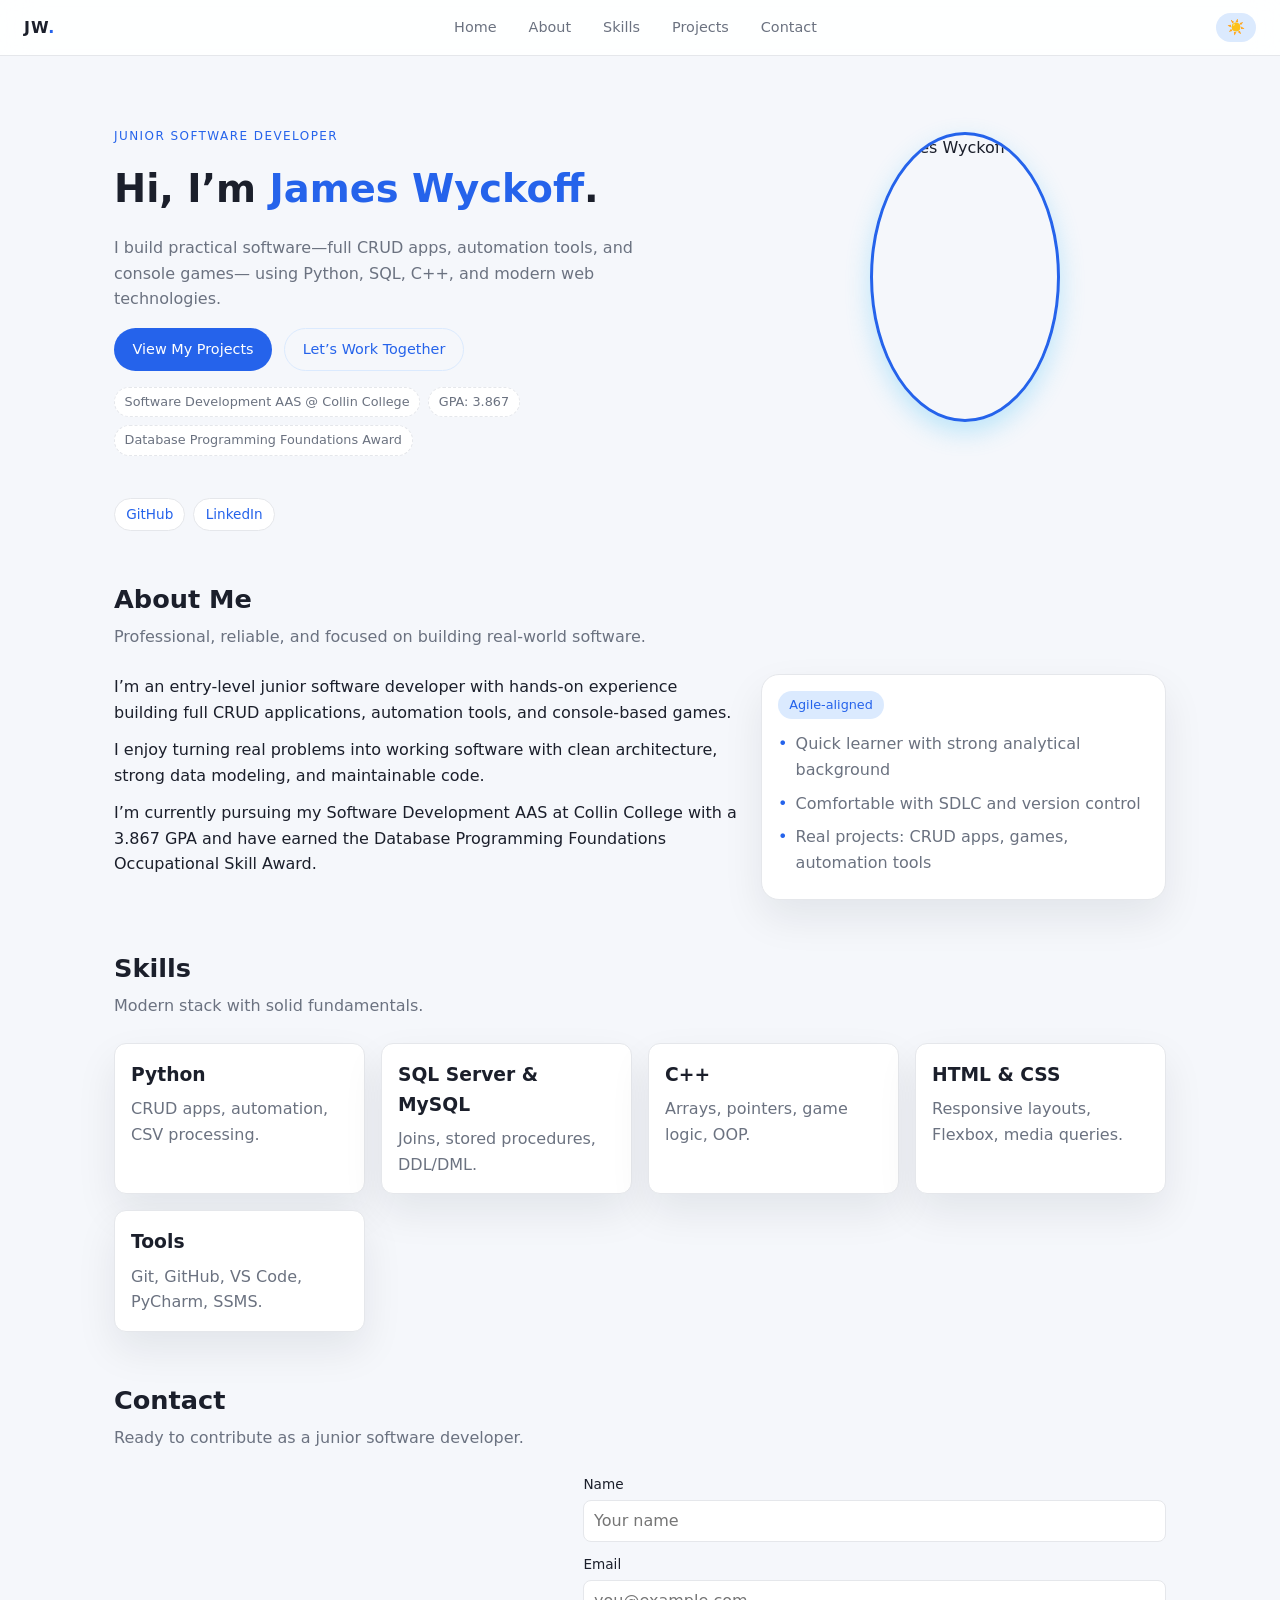
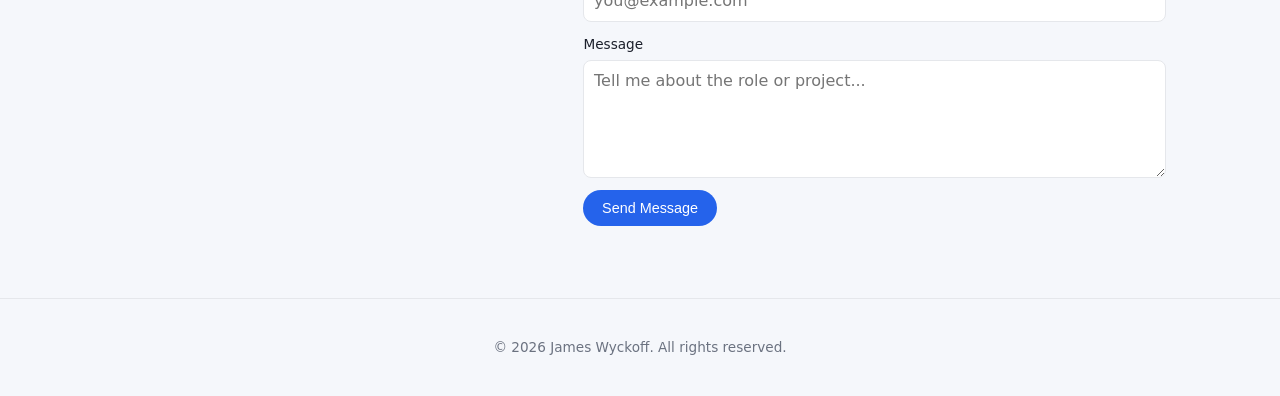
==== index.html @ 8c300c7f "new Portfolio My newest Portfolio page. Will still need updated and altered on the projects page." ====
<!DOCTYPE html>
<html lang="en">
<head>
  <meta charset="UTF-8" />
  <meta name="viewport" content="width=device-width, initial-scale=1.0" />
  <title>James Wyckoff | Junior Software Developer</title>
  <link rel="stylesheet" href="style.css" />
</head>
<body>
  <header class="site-header">
    <div class="logo">JW<span class="dot">.</span></div>
    <nav class="nav">
      <a href="index.html#hero">Home</a>
      <a href="index.html#about">About</a>
      <a href="index.html#skills">Skills</a>
      <a href="projects.html">Projects</a>
      <a href="index.html#contact">Contact</a>
    </nav>
    <button id="theme-toggle">
      <span class="icon-sun">☀️</span>
      <span class="icon-moon">🌙</span>
    </button>
  </header>

  <main>
    <!-- HERO -->
    <section id="hero" class="hero">
      <div class="hero-text">
        <p class="hero-kicker">Junior Software Developer</p>
        <h1>Hi, I’m <span class="accent">James Wyckoff</span>.</h1>
        <p class="hero-subtitle">
          I build practical software—full CRUD apps, automation tools, and console games—
          using Python, SQL, C++, and modern web technologies.
        </p>
        <div class="hero-actions">
          <a href="projects.html" class="btn primary">View My Projects</a>
          <a href="#contact" class="btn ghost">Let’s Work Together</a>
        </div>
        <div class="hero-meta">
          <span>Software Development AAS @ Collin College</span>
          <span>GPA: 3.867</span>
          <span>Database Programming Foundations Award</span>
        </div>
      </div>

      <div class="hero-card">
        <img src="images/jim-suit-blue-bg.png" alt="James Wyckoff" class="hero-image" />
        </div>
        <div class="hero-links">
          <a href="https://github.com/jmswykoff" target="_blank">GitHub</a>
          <a href="https://www.linkedin.com/in/james-wyckoff-jr" target="_blank">LinkedIn</a>
        </div>
      </div>
    </section>

    <!-- ABOUT -->
    <section id="about" class="section">
      <div class="section-header">
        <h2>About Me</h2>
        <p>Professional, reliable, and focused on building real-world software.</p>
      </div>

      <div class="about-grid">
        <div class="about-text">
          <p>
            I’m an entry-level junior software developer with hands-on experience building
            full CRUD applications, automation tools, and console-based games.
          </p>
          <p>
            I enjoy turning real problems into working software with clean architecture,
            strong data modeling, and maintainable code.
          </p>
          <p>
            I’m currently pursuing my Software Development AAS at Collin College with a
            3.867 GPA and have earned the Database Programming Foundations Occupational
            Skill Award.
          </p>
        </div>

        <div class="about-highlight">
          <div class="badge">Agile-aligned</div>
          <ul class="about-list">
            <li>Quick learner with strong analytical background</li>
            <li>Comfortable with SDLC and version control</li>
            <li>Real projects: CRUD apps, games, automation tools</li>
          </ul>
        </div>
      </div>
    </section>

    <!-- SKILLS -->
    <section id="skills" class="section">
      <div class="section-header">
        <h2>Skills</h2>
        <p>Modern stack with solid fundamentals.</p>
      </div>

      <div class="skills-grid">
        <div class="skill-card"><h3>Python</h3><p>CRUD apps, automation, CSV processing.</p></div>
        <div class="skill-card"><h3>SQL Server & MySQL</h3><p>Joins, stored procedures, DDL/DML.</p></div>
        <div class="skill-card"><h3>C++</h3><p>Arrays, pointers, game logic, OOP.</p></div>
        <div class="skill-card"><h3>HTML & CSS</h3><p>Responsive layouts, Flexbox, media queries.</p></div>
        <div class="skill-card"><h3>Tools</h3><p>Git, GitHub, VS Code, PyCharm, SSMS.</p></div>
      </div>
    </section>

    <!-- CONTACT -->
    <section id="contact" class="section">
      <div class="section-header">
        <h2>Contact</h2>
        <p>Ready to contribute as a junior software developer.</p>
      </div>

      <div class="contact-grid">
        <div class="contact-info">
        </div>

        <form action=https://formspree.io/f/mrpzjapk method="POST">
  <div class="form-row">
    <label>Name</label>
    <input type="text" name="name" placeholder="Your name" required />
  </div>

  <div class="form-row">
    <label>Email</label>
    <input type="email" name="email" placeholder="you@example.com" required />
  </div>

  <div class="form-row">
    <label>Message</label>
    <textarea name="message" rows="4" placeholder="Tell me about the role or project..." required></textarea>
  </div>

  <button class="btn primary" type="submit">Send Message</button>
</form>
      </div>
    </section>
  </main>

  <footer class="site-footer">
    <p>© <span id="year"></span> James Wyckoff. All rights reserved.</p>
  </footer>

  <script src="script.js"></script>
</body>
</html>
---- style.css ----
:root 
{
  --bg: #f5f7fb;
  --bg-alt: #ffffff;
  --text: #1b1f2b;
  --text-muted: #6b7280;
  --accent: #2563eb;
  --accent-soft: #dbeafe;
  --border: #e5e7eb;
  --card-bg: #ffffff;
  --shadow-soft: 0 18px 40px rgba(15, 23, 42, 0.08);
  --radius-lg: 18px;
  --radius-md: 12px;
  --radius-pill: 999px;
  --transition-fast: 0.2s ease;
  --font-sans: system-ui, -apple-system, BlinkMacSystemFont, "Segoe UI", sans-serif;
}

body.dark 
{
  --bg: #020617;
  --bg-alt: #0b1120;
  --text: #e5e7eb;
  --text-muted: #9ca3af;
  --accent: #38bdf8;
  --accent-soft: #0f172a;
  --border: #1f2937;
  --card-bg: #020617;
  --shadow-soft: 0 18px 40px rgba(15, 23, 42, 0.6);
}

/* Global */

*,
*::before,
*::after 
{
  box-sizing: border-box;
}

body 
{
  margin: 0;
  font-family: var(--font-sans);
  background: var(--bg);
  color: var(--text);
  line-height: 1.6;
}

a 
{
  color: var(--accent);
  text-decoration: none;
}

a:hover 
{
  text-decoration: underline;
}

img 
{
  max-width: 100%;
  display: block;
}

.site-header 
{
  position: sticky;
  top: 0;
  z-index: 20;
  display: flex;
  align-items: center;
  justify-content: space-between;
  padding: 0.75rem 1.5rem;
  background: rgba(255, 255, 255, 0.9);
  backdrop-filter: blur(16px);
  border-bottom: 1px solid var(--border);
}

body.dark .site-header 
{
  background: rgba(15, 23, 42, 0.9);
}

.logo 
{
  font-weight: 700;
  letter-spacing: 0.06em;
  text-transform: uppercase;
}

.logo .dot 
{
  color: var(--accent);
}

.nav 
{
  display: flex;
  gap: 1rem;
  font-size: 0.9rem;
}

.nav a 
{
  color: var(--text-muted);
  padding: 0.25rem 0.5rem;
  border-radius: 999px;
  transition: background var(--transition-fast), color var(--transition-fast);
}

.nav a:hover 
{
  background: var(--accent-soft);
  color: var(--accent);
}

#theme-toggle 
{
  border: none;
  background: var(--accent-soft);
  color: var(--accent);
  border-radius: var(--radius-pill);
  padding: 0.35rem 0.7rem;
  display: flex;
  align-items: center;
  gap: 0.25rem;
  cursor: pointer;
  font-size: 0.9rem;
}

#theme-toggle .icon-moon 
{
  display: none;
}

body.dark #theme-toggle .icon-sun 
{
  display: none;
}

body.dark #theme-toggle .icon-moon 
{
  display: inline;
}

/* Layout */

main 
{
  padding: 1.5rem;
  max-width: 1100px;
  margin: 0 auto;
}

.section 
{
  margin-top: 3rem;
}

.section-header 
{
  margin-bottom: 1.5rem;
}

.section-header h2 
{
  font-size: 1.6rem;
  margin: 0;
}

.section-header p 
{
  margin: 0.25rem 0 0;
  color: var(--text-muted);
}

/* Hero */

.hero 
{
  display: grid;
  grid-template-columns: minmax(0, 2fr) minmax(0, 1.3fr);
  gap: 2rem;
  align-items: center;
  margin-top: 2rem;
}

.hero-text h1 
{
  font-size: clamp(2.1rem, 3vw, 2.6rem);
  margin: 0.25rem 0 0.75rem;
}

.hero-kicker 
{
  text-transform: uppercase;
  letter-spacing: 0.12em;
  font-size: 0.75rem;
  color: var(--accent);
}

.hero-subtitle 
{
  color: var(--text-muted);
  max-width: 36rem;
}

.hero-image 
{
  width: 190px;
  height: 290px;
  border-radius: 1%;
  object-fit: cover;
  border-radius: 60%;
  border: 3px solid var(--accent);
  box-shadow: 0 10px 25px rgba(56, 189, 248, 0.3);
  margin: 0 auto 1rem;
  display: block;
}

.accent 
{
  color: var(--accent);
}

.hero-actions 
{
  display: flex;
  flex-wrap: wrap;
  gap: 0.75rem;
  margin-top: 1rem;
}

.btn 
{
  display: inline-flex;
  align-items: center;
  justify-content: center;
  padding: 0.55rem 1.1rem;
  border-radius: var(--radius-pill);
  border: 1px solid transparent;
  font-size: 0.9rem;
  cursor: pointer;
  transition: background var(--transition-fast), color var(--transition-fast), border-color var(--transition-fast), transform var(--transition-fast);
}

.btn.primary 
{
  background: var(--accent);
  color: #ffffff;
}

.btn.primary:hover 
{
  transform: translateY(-1px);
  box-shadow: var(--shadow-soft);
}

.btn.ghost 
{
  background: transparent;
  color: var(--accent);
  border-color: var(--accent-soft);
}

.btn.ghost:hover 
{
  background: var(--accent-soft);
}

.hero-meta 
{
  display: flex;
  flex-wrap: wrap;
  gap: 0.5rem;
  margin-top: 1rem;
  font-size: 0.8rem;
  color: var(--text-muted);
}

.hero-meta span 
{
  padding: 0.25rem 0.6rem;
  border-radius: var(--radius-pill);
  background: var(--bg-alt);
  border: 1px dashed var(--border);
}

.hero-card 
{
  background: transparent;
  border-radius: var(--radius-lg);
  padding: 1.25rem;
  box-shadow: none;
  border: none;
  display: flex;
  flex-direction: column;
  gap: 0.75rem;
}

.hero-pill 
{
  display: inline-flex;
  align-items: center;
  padding: 0.25rem 0.7rem;
  border-radius: var(--radius-pill);
  background: var(--accent-soft);
  color: var(--accent);
  font-size: 0.8rem;
}

.hero-stat 
{
  display: flex;
  flex-direction: column;
  gap: 0.15rem;
}

.hero-stat-label 
{
  font-size: 0.8rem;
  color: var(--text-muted);
}

.hero-stat-value 
{
  font-weight: 600;
}

.hero-links 
{
  display: flex;
  flex-wrap: wrap;
  gap: 0.5rem;
  margin-top: 0.5rem;
}

.hero-links a 
{
  font-size: 0.85rem;
  padding: 0.3rem 0.7rem;
  border-radius: var(--radius-pill);
  background: var(--bg-alt);
  border: 1px solid var(--border);
}

/* About */

.about-grid 
{
  display: grid;
  grid-template-columns: minmax(0, 2fr) minmax(0, 1.3fr);
  gap: 1.5rem;
}

.about-text p 
{
  margin: 0 0 0.75rem;
}

.about-highlight 
{
  background: var(--card-bg);
  border-radius: var(--radius-lg);
  padding: 1rem;
  border: 1px solid var(--border);
  box-shadow: var(--shadow-soft);
}

.badge 
{
  display: inline-block;
  padding: 0.25rem 0.7rem;
  border-radius: var(--radius-pill);
  background: var(--accent-soft);
  color: var(--accent);
  font-size: 0.8rem;
  margin-bottom: 0.75rem;
}

.about-list 
{
  list-style: none;
  padding: 0;
  margin: 0;
}

.about-list li 
{
  position: relative;
  padding-left: 1.1rem;
  margin-bottom: 0.5rem;
  color: var(--text-muted);
}

.about-list li::before 
{
  content: "•";
  position: absolute;
  left: 0;
  color: var(--accent);
}

/* Skills */

.skills-grid 
{
  display: grid;
  grid-template-columns: repeat(auto-fit, minmax(210px, 1fr));
  gap: 1rem;
}

.skill-card 
{
  background: var(--card-bg);
  border-radius: var(--radius-md);
  padding: 1rem;
  border: 1px solid var(--border);
  box-shadow: var(--shadow-soft);
  transition: transform var(--transition-fast), box-shadow var(--transition-fast);
}

.skill-card h3 
{
  margin-top: 0;
  margin-bottom: 0.4rem;
}

.skill-card p 
{
  margin: 0;
  color: var(--text-muted);
}

.skill-card:hover 
{
  transform: translateY(-2px);
  box-shadow: var(--shadow-soft);
}

/* Projects */

.projects-grid 
{
  display: grid;
  grid-template-columns: repeat(auto-fit, minmax(260px, 1fr));
  gap: 1.25rem;
}

.project-card 
{
  background: var(--card-bg);
  border-radius: var(--radius-md);
  padding: 1rem;
  border: 1px solid var(--border);
  box-shadow: var(--shadow-soft);
}

.project-card h3 
{
  margin-top: 0;
  margin-bottom: 0.3rem;
}

.project-tech 
{
  font-size: 0.8rem;
  color: var(--accent);
  margin-bottom: 0.5rem;
}

.project-card p 
{
  margin: 0 0 0.5rem;
  color: var(--text-muted);
}

.project-list 
{
  list-style: none;
  padding: 0;
  margin: 0;
}

.project-list li 
{
  position: relative;
  padding-left: 1.1rem;
  margin-bottom: 0.35rem;
  font-size: 0.9rem;
}

.project-list li::before 
{
  content: "▹";
  position: absolute;
  left: 0;
  color: var(--accent);
}


/* Contact */

.contact-grid 
{
  display: grid;
  grid-template-columns: minmax(0, 1.3fr) minmax(0, 1.7fr);
  gap: 1.5rem;
}

.contact-info p 
{
  margin: 0 0 0.4rem;
}

.contact-form 
{
  background: var(--card-bg);
  border-radius: var(--radius-md);
  padding: 1rem;
  border: 1px solid var(--border);
  box-shadow: var(--shadow-soft);
}

.form-row 
{
  display: flex;
  flex-direction: column;
  margin-bottom: 0.75rem;
}

.form-row label 
{
  font-size: 0.85rem;
  margin-bottom: 0.25rem;
}

.form-row input,
.form-row textarea 
{
  border-radius: 8px;
  border: 1px solid var(--border);
  padding: 0.45rem 0.6rem;
  font: inherit;
  background: var(--bg-alt);
  color: var(--text);
}

.form-row input:focus,
.form-row textarea:focus 
{
  outline: 2px solid var(--accent-soft);
  border-color: var(--accent);
}

.form-note 
{
  font-size: 0.8rem;
  color: var(--text-muted);
  margin-top: 0.5rem;
}

/* Footer */

.site-footer 
{
  margin-top: 3rem;
  padding: 1.5rem;
  text-align: center;
  font-size: 0.85rem;
  color: var(--text-muted);
  border-top: 1px solid var(--border);
}

/* Responsive */

@media (max-width: 900px) 
{
  .hero 
  {
    grid-template-columns: minmax(0, 1fr);
  }

  .about-grid,
  .contact-grid 
  {
    grid-template-columns: minmax(0, 1fr);
  }

  .site-header 
  {
    flex-wrap: wrap;
    gap: 0.75rem;
  }

  .nav 
  {
    flex-wrap: wrap;
    justify-content: center;
  }
}

@media (max-width: 600px) 
{
  main 
  {
    padding: 1rem;
  }

  .section 
  {
    margin-top: 2.5rem;
  }

  .hero-text h1 
  {
    font-size: 1.9rem;
  }

  .site-header 
  {
    padding: 0.6rem 0.9rem;
  }
}
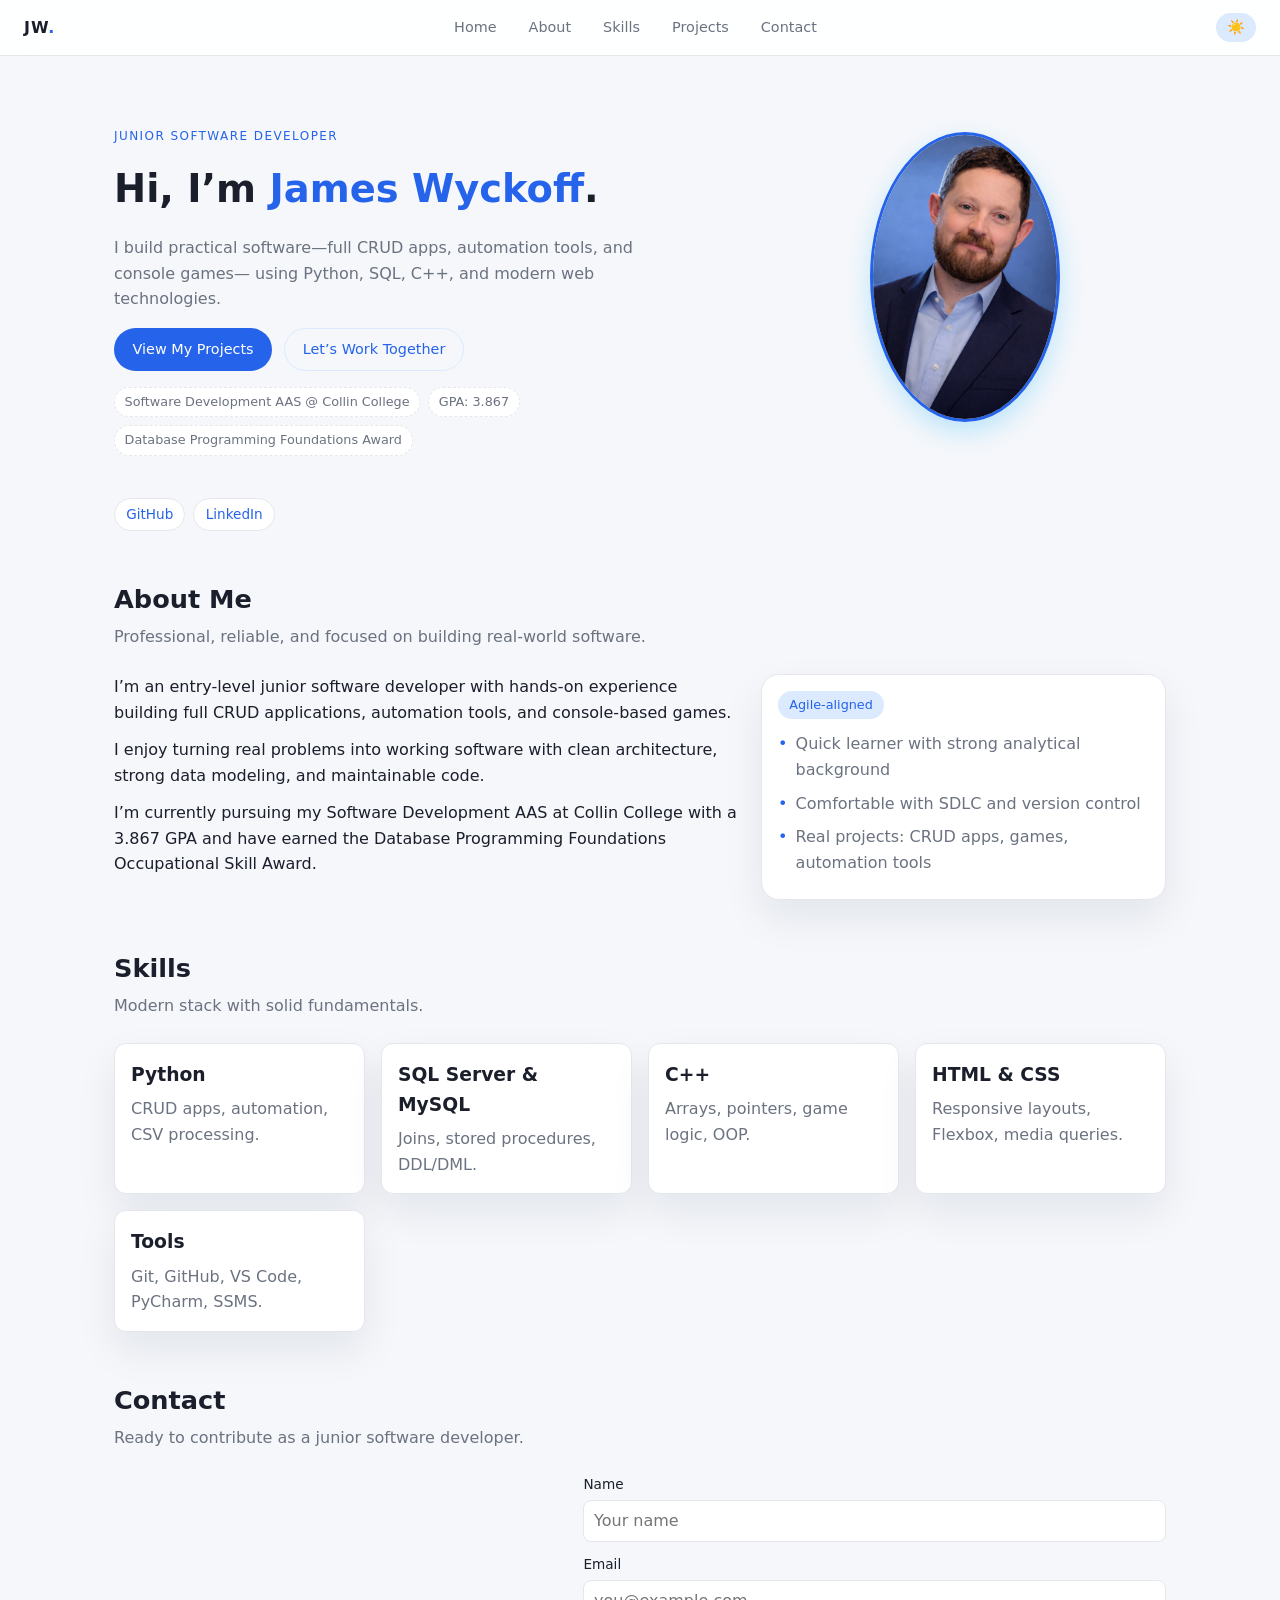
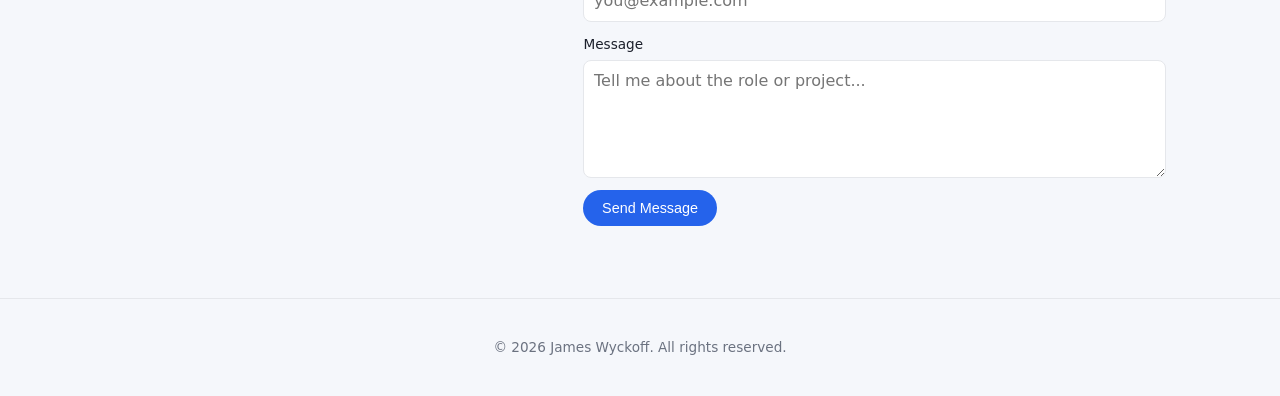
==== commit ad1979fa: "Fix HTML encoding issues in index.html Image was not loading. A I was not capitalized." ====
--- a/index.html
+++ b/index.html
@@ -44,7 +44,7 @@
       </div>
 
       <div class="hero-card">
-        <img src="images/jim-suit-blue-bg.png" alt="James Wyckoff" class="hero-image" />
+        <img src="Images/jim-suit-blue-bg.png" alt="James Wyckoff" class="hero-image" />
         </div>
         <div class="hero-links">
           <a href="https://github.com/jmswykoff" target="_blank">GitHub</a>
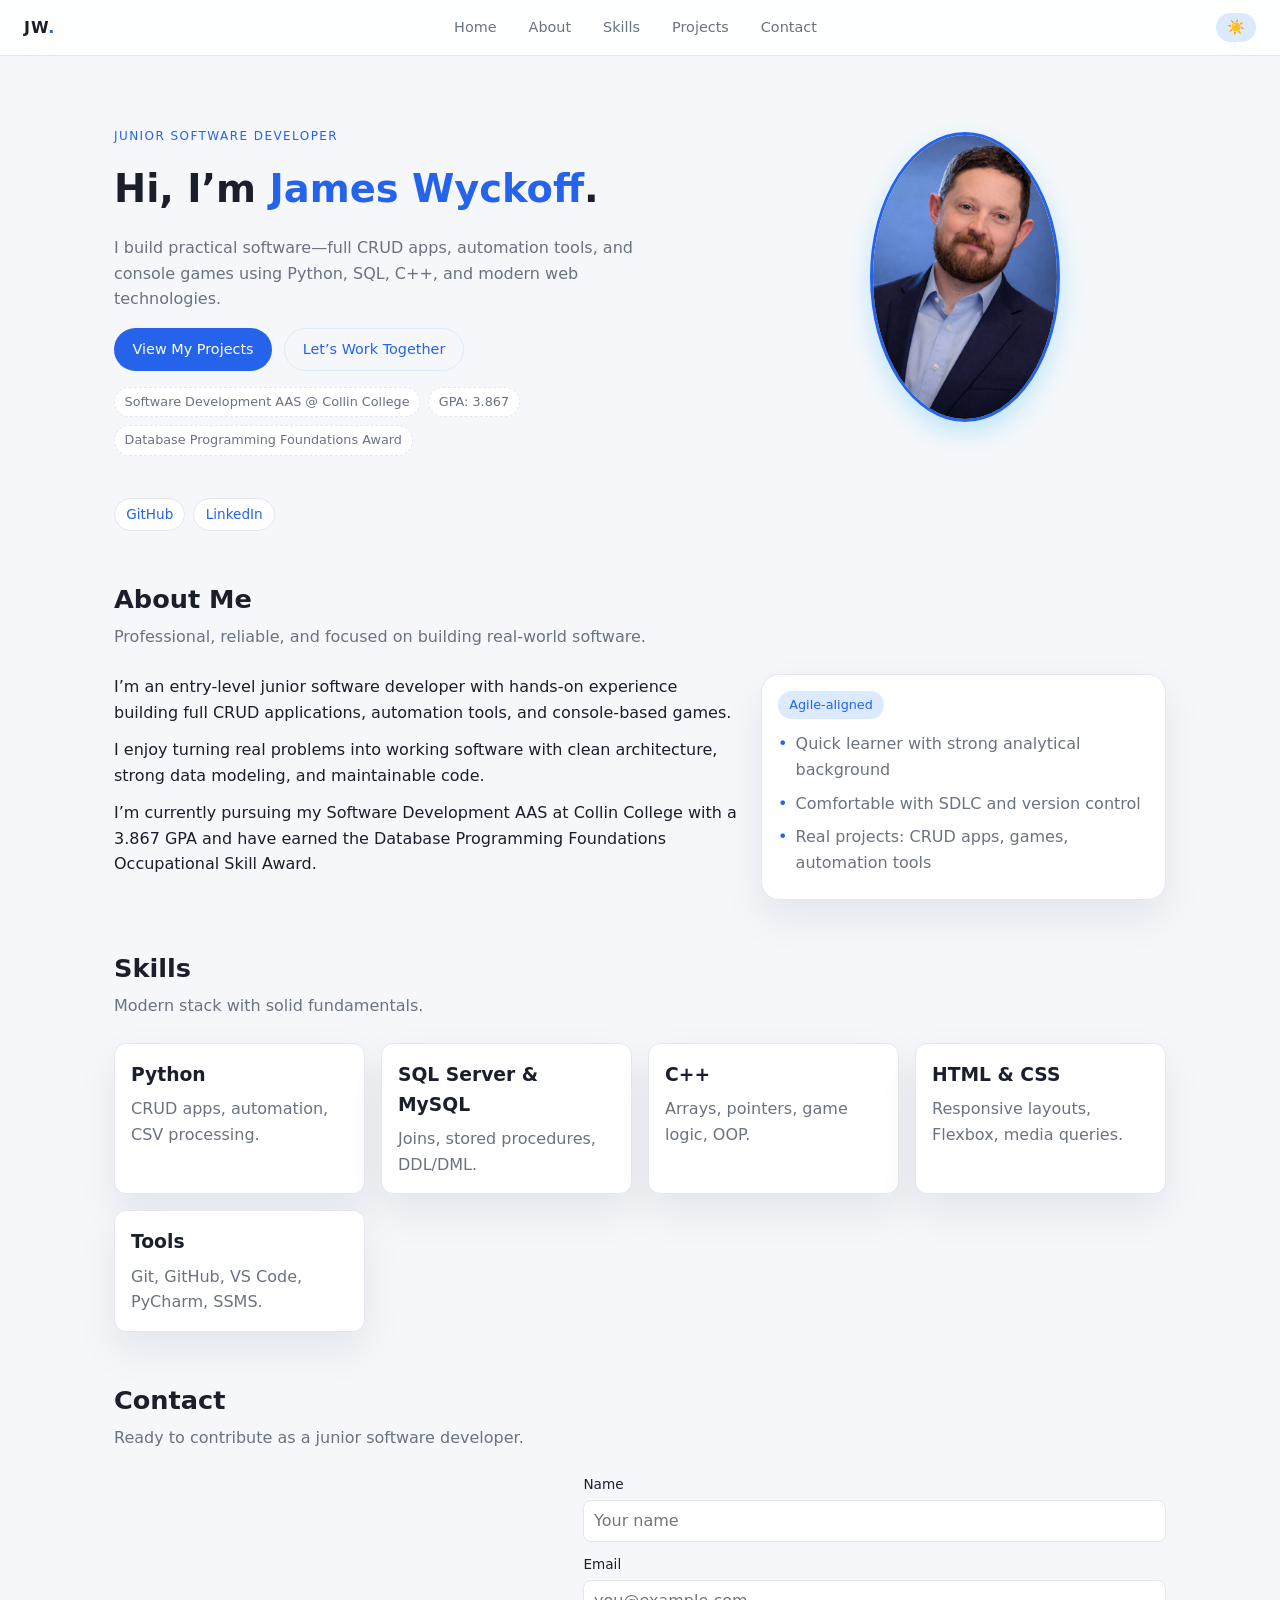
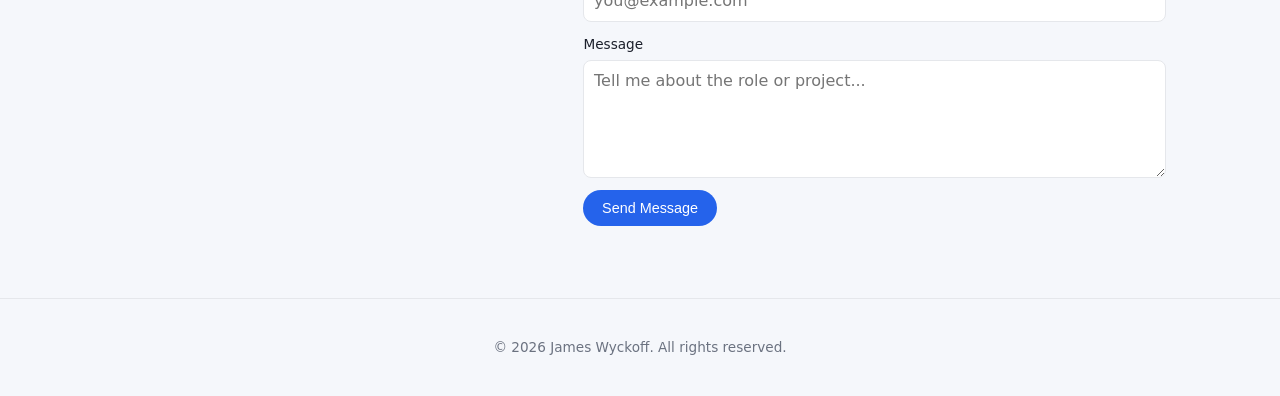
==== commit 7b7ebd3a: "Fix HTML formatting issues in index.html" ====
--- a/index.html
+++ b/index.html
@@ -29,8 +29,7 @@
         <p class="hero-kicker">Junior Software Developer</p>
         <h1>Hi, I’m <span class="accent">James Wyckoff</span>.</h1>
         <p class="hero-subtitle">
-          I build practical software—full CRUD apps, automation tools, and console games—
-          using Python, SQL, C++, and modern web technologies.
+          I build practical software—full CRUD apps, automation tools, and console games using Python, SQL, C++, and modern web technologies.
         </p>
         <div class="hero-actions">
           <a href="projects.html" class="btn primary">View My Projects</a>
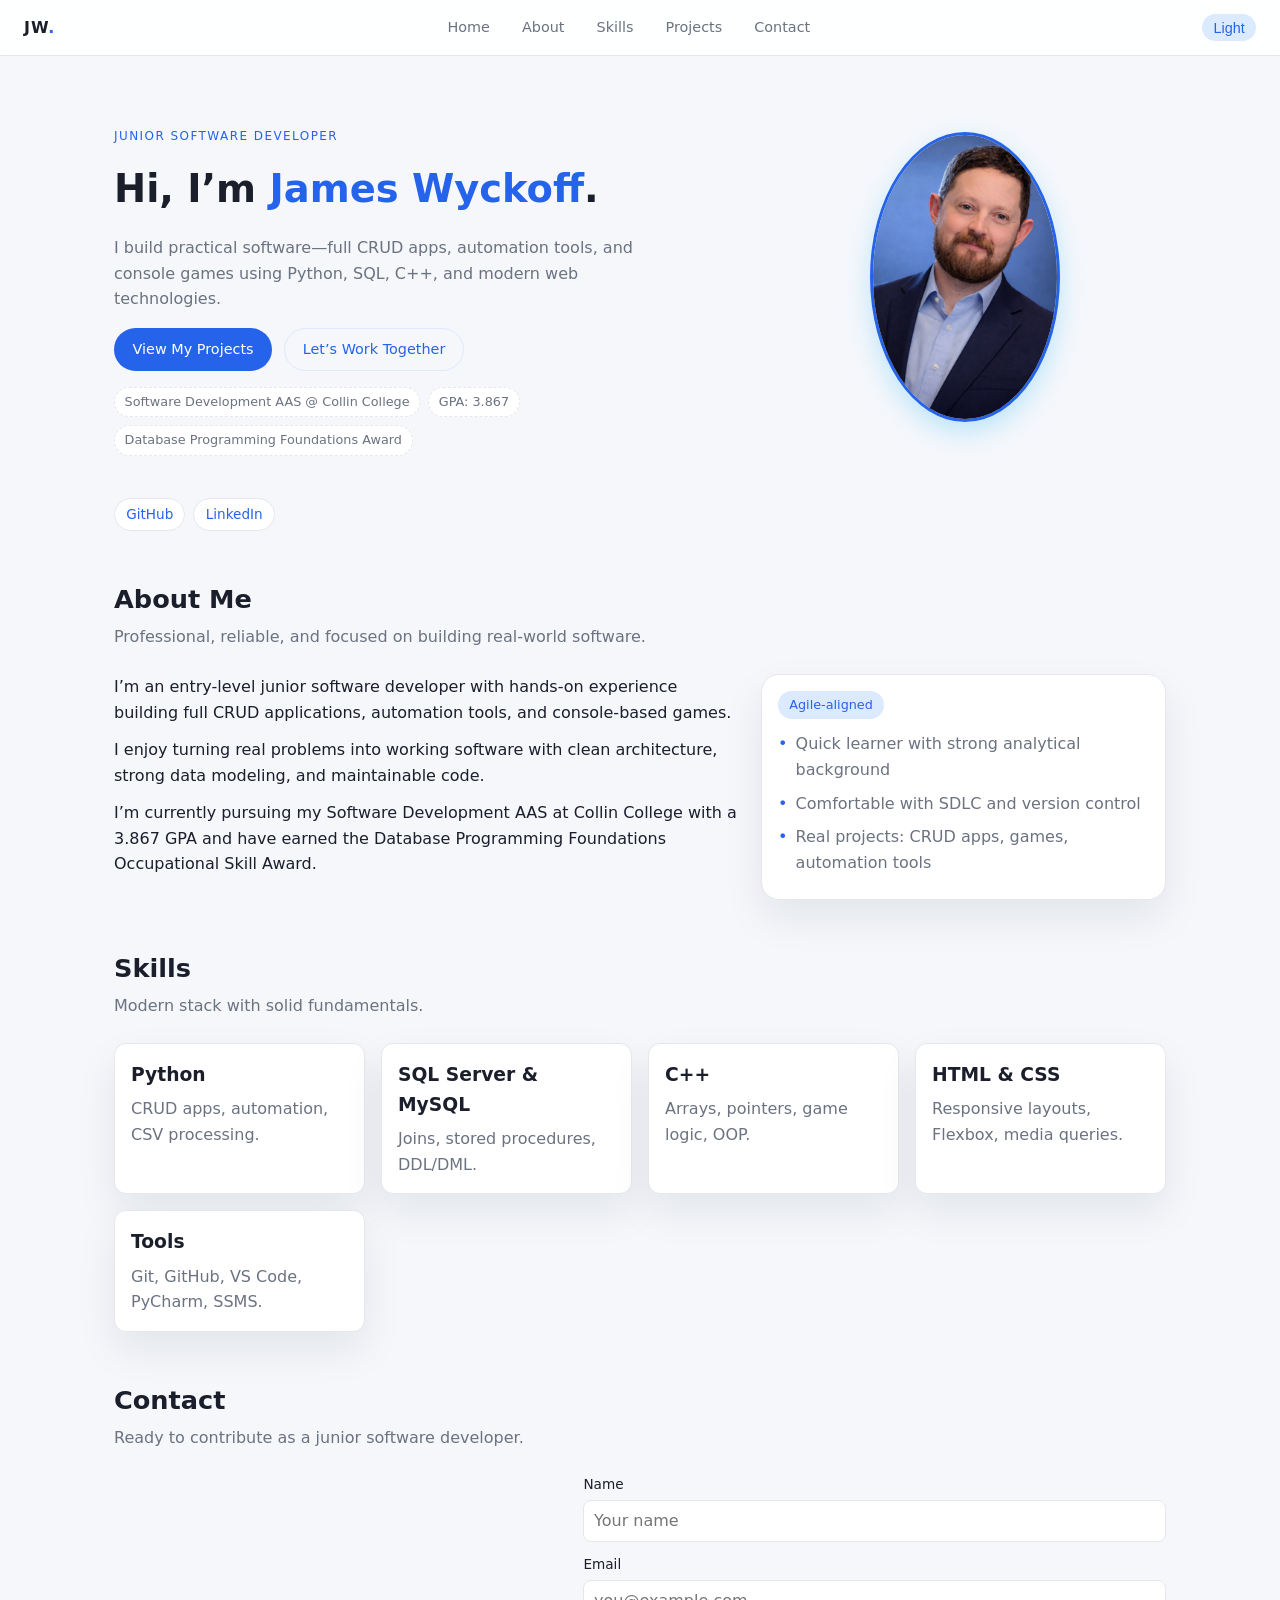
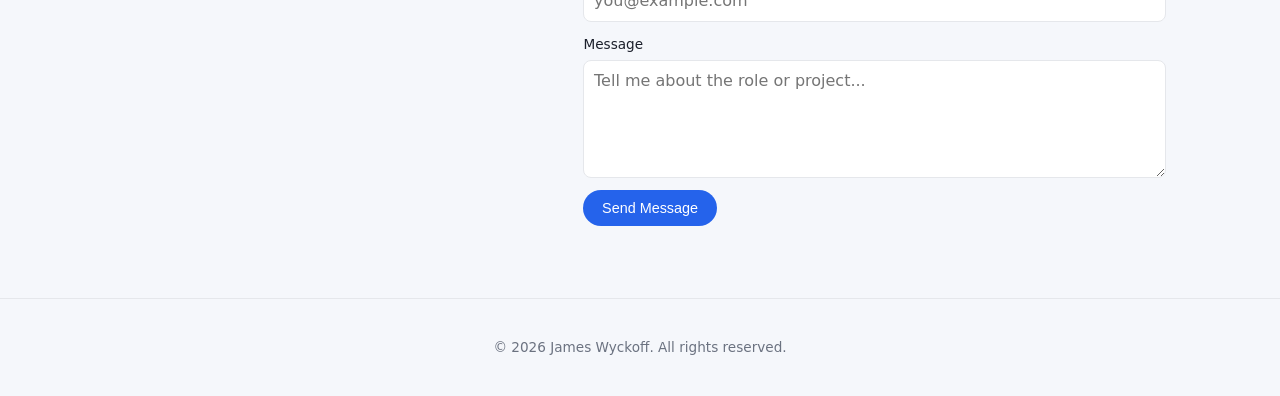
==== commit a09bbd4e: "Fix HTML syntax and update theme toggle text" ====
--- a/index.html
+++ b/index.html
@@ -17,8 +17,8 @@
       <a href="index.html#contact">Contact</a>
     </nav>
     <button id="theme-toggle">
-      <span class="icon-sun">☀️</span>
-      <span class="icon-moon">🌙</span>
+      <span class="icon-sun">Light</span>
+      <span class="icon-moon">Dark</span>
     </button>
   </header>
 
